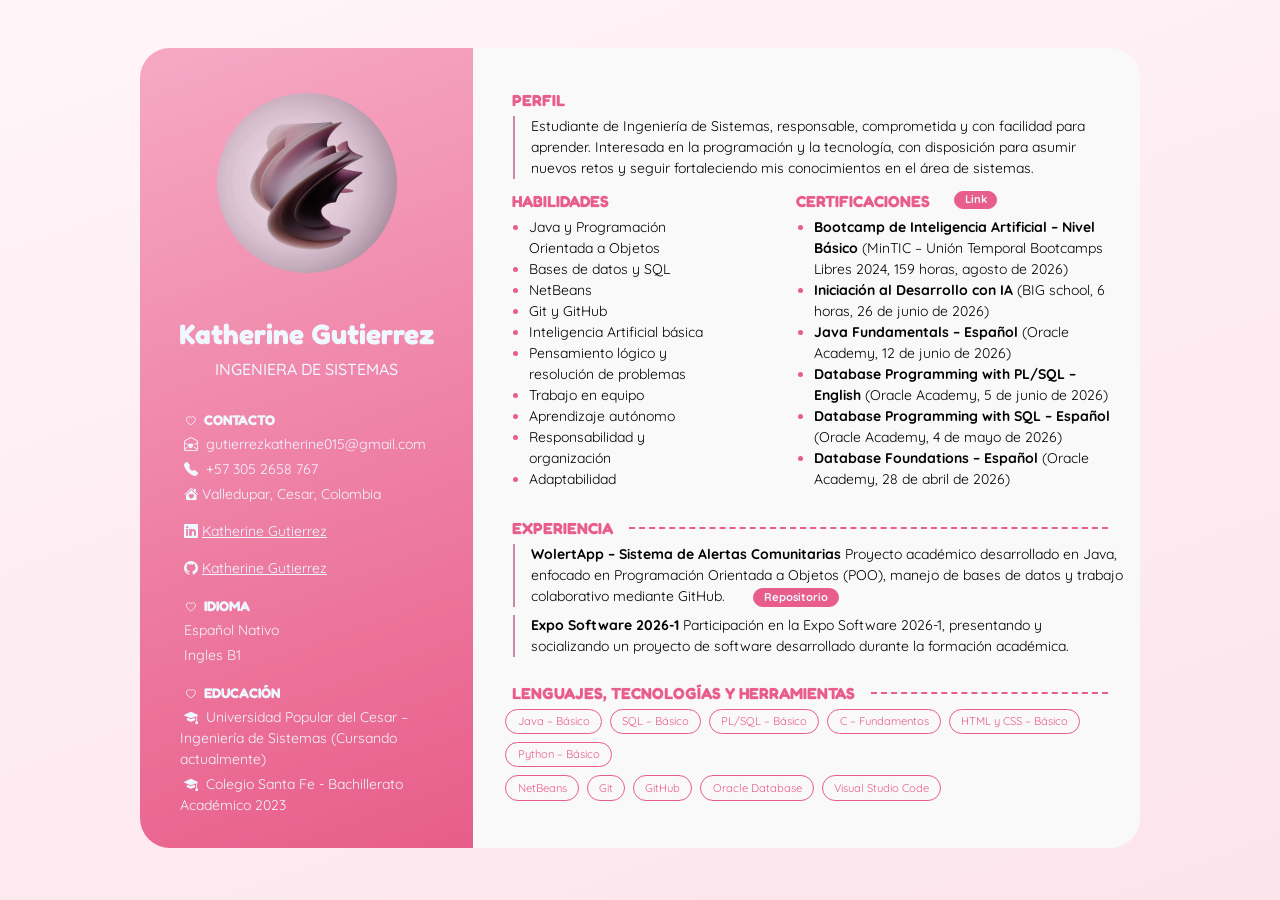
==== hojadevida.html @ aa70f465 "feat: Inicializar proyecto Hoja de Vida" ====
<!doctype html>
<html lang="en">

<head>
  <meta charset="UTF-8" />
  <meta name="viewport" content="width=device-width, initial-scale=1.0" />
  <title>Document</title>
  <link href="https://cdn.jsdelivr.net/npm/bootstrap@5.3.8/dist/css/bootstrap.min.css" rel="stylesheet"
    integrity="sha384-sRIl4kxILFvY47J16cr9ZwB07vP4J8+LH7qKQnuqkuIAvNWLzeN8tE5YBujZqJLB" crossorigin="anonymous" />
  <link rel="stylesheet" href="https://cdn.jsdelivr.net/npm/bootstrap-icons@1.11.3/font/bootstrap-icons.min.css" />
  <link rel="preconnect" href="https://fonts.googleapis.com" />
  <link rel="preconnect" href="https://fonts.gstatic.com" crossorigin />
  <link
    href="https://fonts.googleapis.com/css2?family=Fredoka:wght@400;600;700&amp;family=Quicksand:wght@400;500;600;700&amp;display=swap"
    rel="stylesheet" />
  <link rel="stylesheet" href="./css/index.css" />
</head>

<body>

  <div class="container py-5">
    <div class="row g-0" style="max-width: 1000px; margin: 0 auto">
      <div class="row g-0">
        <div class="col-4">
          <div class="card-cv">
            <img src="./img/Diseño sin título (3).png" class="foto-cv" alt="..." />
            <h3 class="nombre-cv fw-bold">Katherine Gutierrez</h3>
            <h6 class="text-uppercase carrera-cv">Ingeniera de Sistemas</h6>
            <p class="small text-uppercase fw-bold mb-1 subtitle-cv subtitle-cv-1">
              <i class="small bi bi-heart m-2" style="font-size: 0.6rem"></i>contacto
            </p>

            <div class="small textosb-cv">
              <p class="mb-1 textosb-cv">
                <i class="bi bi-envelope-open-heart m-1"></i>
                gutierrezkatherine015@gmail.com
              </p>
              <p class="mb-1 textosb-cv">
                <i class="bi bi-telephone-fill m-1"></i> +57 305 2658 767
              </p>
              <p class="text-capitalize textosb-cv">
                <i class="bi bi-house-heart-fill m-1"></i>valledupar, cesar,
                colombia
              </p>
              <p class="text-capitalize textosb-cv">
                <i class="bi bi-linkedin m-1"></i><a class="link-cv"
                  href="https://www.linkedin.com/in/katherine-sofia-guti%C3%A9rrez-barliza-317906390/"
                  target="_blank">Katherine Gutierrez</a>
              </p>
              <p class="text-capitalize textosb-cv">
                <i class="bi bi-github m-1"></i><a class="link-cv" href="https://github.com/ksgutierrez05"
                  target="_blank">Katherine Gutierrez</a>
              </p>
            </div>
            <p class="small text-uppercase fw-bold mb-1 subtitle-cv">
              <i class="small bi bi-heart m-2" style="font-size: 0.6rem"></i>idioma
            </p>

            <div class="small text-start ps-4 textosb-cv">
              <p class="mb-1 textosb-cv">Español Nativo</p>
              <p class="mb-1 textosb-cv">Ingles B1</p>
            </div>

            <p class="small text-uppercase fw-bold mb-1 subtitle-cv mt-3">
              <i class="small bi bi-heart m-2" style="font-size: 0.6rem"></i>EDUCACIÓN
            </p>

            <div class="small textosb-cv">
              <p class="mb-1 textosb-cv">
                <i class="bi bi-mortarboard-fill m-1"></i>
                Universidad Popular del Cesar – Ingeniería de Sistemas
                (Cursando actualmente)
              </p>
              <p class="mb-1 textosb-cv">
                <i class="bi bi-mortarboard-fill m-1"></i>
                Colegio Santa Fe - Bachillerato Académico 2023
              </p>
            </div>
          </div>
        </div>

        <div class="col-8">
          <div class="card-cv2">
            <p class="medium text-uppercase fw-bold mb-1 subtitle-cv subtitle-cv-2">
              perfil
            </p>

            <div class="ps-3 border-start border-4 border-info rounded-end small info-cv">
              Estudiante de Ingeniería de Sistemas, responsable, comprometida
              y con facilidad para aprender. Interesada en la programación y
              la tecnología, con disposición para asumir nuevos retos y seguir
              fortaleciendo mis conocimientos en el área de sistemas.
            </div>

            <div class="row g-3">
              <div class="col-5">
                <p class="medium text-uppercase fw-bold mb-1 subtitle-cv subtitle-cv-3">
                  Habilidades
                </p>

                <ul class="ps-3 small list-cv">
                  <li>Java y Programación Orientada a Objetos</li>
                  <li>Bases de datos y SQL</li>
                  <li>NetBeans</li>
                  <li>Git y GitHub</li>
                  <li>Inteligencia Artificial básica</li>
                  <li>Pensamiento lógico y resolución de problemas</li>
                  <li>Trabajo en equipo</li>
                  <li>Aprendizaje autónomo</li>
                  <li>Responsabilidad y organización</li>
                  <li>Adaptabilidad</li>
                </ul>
              </div>
              <div class="col-7">
                <div class="d-flex justify-content-start align-items-center mb-1">
                  <p class="medium text-uppercase fw-bold mb-0 subtitle-cv subtitle-cv-3">
                    CERTIFICACIONES
                  </p>
                  <a href="https://drive.google.com/drive/folders/1AXeLXn_RvX4_O8xyv4vuSDWyeo_nzb2j" target="_blank"
                    class="btn btn-cv-rosado btn-sm  ms-4 mt-2 fw-bold" style="font-size: 0.7rem">
                    Link
                  </a>
                </div>

                <ul class="ps-3 small list-cv">
                  <li>
                    <strong>Bootcamp de Inteligencia Artificial – Nivel Básico</strong> (MinTIC
                    – Unión Temporal Bootcamps Libres 2024, 159 horas, agosto
                    de 2026)
                  </li>
                  <li>
                    <strong>Iniciación al Desarrollo con IA</strong> (BIG school, 6 horas, 26
                    de junio de 2026)
                  </li>
                  <li>
                    <strong>Java Fundamentals – Español</strong> (Oracle Academy, 12 de junio
                    de 2026)
                  </li>
                  <li>
                    <strong>Database Programming with PL/SQL – English</strong> (Oracle
                    Academy, 5 de junio de 2026)
                  </li>
                  <li>
                    <strong>Database Programming with SQL – Español</strong> (Oracle Academy, 4
                    de mayo de 2026)
                  </li>
                  <li>
                    <strong>Database Foundations – Español</strong> (Oracle Academy, 28 de
                    abril de 2026)
                  </li>
                </ul>
              </div>
            </div>

            <p class="medium text-uppercase fw-bold mb-1 subtitle-cv subtitle-cv-3 subtitle-linea">
              Experiencia
            </p>

            <div class="ps-3 border-start border-4 border-info rounded-end small info-cv">
              <strong>WolertApp – Sistema de Alertas Comunitarias</strong> Proyecto académico
              desarrollado en Java, enfocado en Programación Orientada a
              Objetos (POO), manejo de bases de datos y trabajo colaborativo
              mediante GitHub.
              <a href="https://github.com/ksgutierrez05/WolertApp" target="_blank"
                class="btn btn-cv-rosado btn-sm  ms-4 mt-0 fw-bold" style="font-size: 0.7rem">
                Repositorio
              </a>
            </div>
            <div class="ps-3 mt-2 border-start border-4 border-info rounded-end small info-cv">
              <strong>Expo Software 2026-1</strong> Participación en la Expo Software 2026-1,
              presentando y socializando un proyecto de software desarrollado
              durante la formación académica.
            </div>

            <p class="mt-4 medium text-uppercase fw-bold mb-1 subtitle-cv subtitle-cv-3 subtitle-linea">
              Lenguajes, tecnologías y herramientas
            </p>
            <div class="d-flex flex-wrap gap-2 mb-2 badge-container">
              <span class="badge-outline">Java – Básico</span>
              <span class="badge-outline">SQL – Básico</span>
              <span class="badge-outline">PL/SQL – Básico</span>
              <span class="badge-outline">C – Fundamentos</span>
              <span class="badge-outline">HTML y CSS – Básico</span>
              <span class="badge-outline">Python – Básico</span>
            </div>

            <div class="d-flex flex-wrap gap-2 badge-container">
              <span class="badge-outline">NetBeans</span>
              <span class="badge-outline">Git</span>
              <span class="badge-outline">GitHub</span>
              <span class="badge-outline">Oracle Database</span>
              <span class="badge-outline">Visual Studio Code</span>
            </div>
          </div>

        </div>
      </div>
    </div>
  </div>
  </div>
</body>

</html>
---- css/index.css ----
body {
  background: linear-gradient(160deg, #fff5f8 0%, #fce4ec 100%);
  min-height: 100vh;
}
.card-cv {
  background: linear-gradient(160deg, #f6a9c4 0%, #e85d8a 100%);
  height: 800px;
  border-radius: 30px 0 0 30px;
  overflow: hidden;
}
.card-cv2 {
  background-color: rgb(249, 249, 249);
  height: 800px;
  border-radius: 0 30px 30px 0;
  overflow: hidden;
}
.nombre-cv {
  font-family: "Fredoka", sans-serif;
  color: aliceblue;
  margin-top: 45px;
  text-align: center;
}
.carrera-cv {
  font-family: "Quicksand", sans-serif;
  color: aliceblue;
  text-align: center;
}

.textosb-cv {
  font-family: "Quicksand", sans-serif;
  color: aliceblue;
  padding-left: 1.25rem;
}
.subtitle-cv {
  font-family: "Fredoka", sans-serif;
  color: aliceblue;
  padding-left: 2.4rem;
}

.subtitle-cv-1{
  margin-top: 30px;
}

.subtitle-cv-3{
  margin-top: 10px;
  color: #e85d8a;
}

.link-cv {
  font-family: "Quicksand", sans-serif;
  color: aliceblue;
  line-height: inherit;
  font-size: inherit;
}

.link-cv:hover{
  text-decoration: underline;
}

.info-cv {
  font-family: "Quicksand", sans-serif;
  color: black;
  border-left: 2px solid  #c987aa !important;
  margin-left: 2.5rem;
  padding-right: 1rem;
  position: relative;
}

ul.list-cv li {
  font-family: "Quicksand", sans-serif;
  color: black;
  margin-left: 2.5rem;
  padding-right: 1rem;
 
}
li::marker {
  color: #e85d8a;
}
.subtitle-cv-2
{
  color: #e85d8a;
  margin-top: 40px;
  
}

.icon-cv {
  position : absolute;
  left : -0.5rem;
  color: #e85d8a;
  margin-right: 0.5rem;
  top: 0;
}
.textos-cv{
  font-family: "Quicksand", sans-serif;
  color: black;
  margin-right: 1rem;
}

.icon-cv-inline {
  color:aliceblue;
  margin-right: 0.5rem;
}

.btn-cv-rosado {
  background-color: #e85d8a;
  border-color: #e85d8a;
  color: aliceblue;
  font-family: "Quicksand", sans-serif;
  font-size: 0.65rem;
  padding: 0.1rem 0.6rem;
  border-radius: 50px;
  line-height: 1.2;
}

.btn-cv-rosado:hover {
  background-color: #f6a9c4;
  border-color: #f6a9c4;
  color: aliceblue;
}

.subtitle-linea {
  display: flex;
  align-items: center;
  margin-right: 2rem;
}

.subtitle-linea::after {
  content: "";
  flex: 1;
  border-top: 2.5px dashed #e85d8a;
  margin-left: 1rem;
}
.badge-outline {
  border: 1px solid #e85d8a;
  color: #e85d8a;
  font-family: "Quicksand", sans-serif;
  font-size: 0.7rem;
  padding: 0.2rem 0.7rem;
  border-radius: 50px;
}

.badge-container {
  padding-left: 2rem; 
}
.foto-cv {
  width: 180px;
  height: 180px;
  object-fit: cover;
  border-radius: 50%;
  margin: 45px auto 0 auto;
  display: block;
}
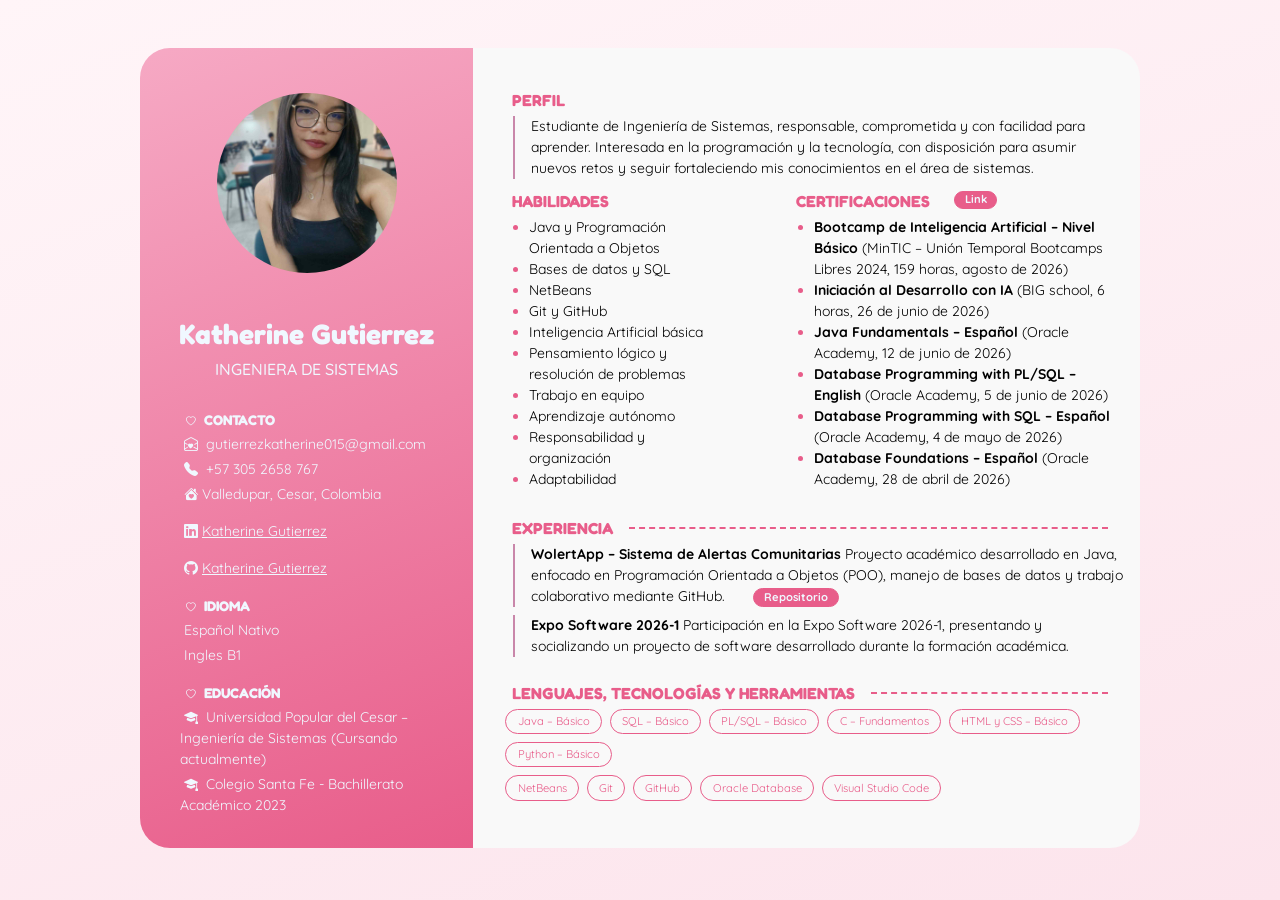
==== commit d18c0da1: "feat: Cambio de Foto" ====
--- a/hojadevida.html
+++ b/hojadevida.html
@@ -23,7 +23,7 @@
       <div class="row g-0">
         <div class="col-4">
           <div class="card-cv">
-            <img src="./img/Diseño sin título (3).png" class="foto-cv" alt="..." />
+            <img src="./img/foto 2.jpeg" class="foto-cv" alt="..." />
             <h3 class="nombre-cv fw-bold">Katherine Gutierrez</h3>
             <h6 class="text-uppercase carrera-cv">Ingeniera de Sistemas</h6>
             <p class="small text-uppercase fw-bold mb-1 subtitle-cv subtitle-cv-1">
